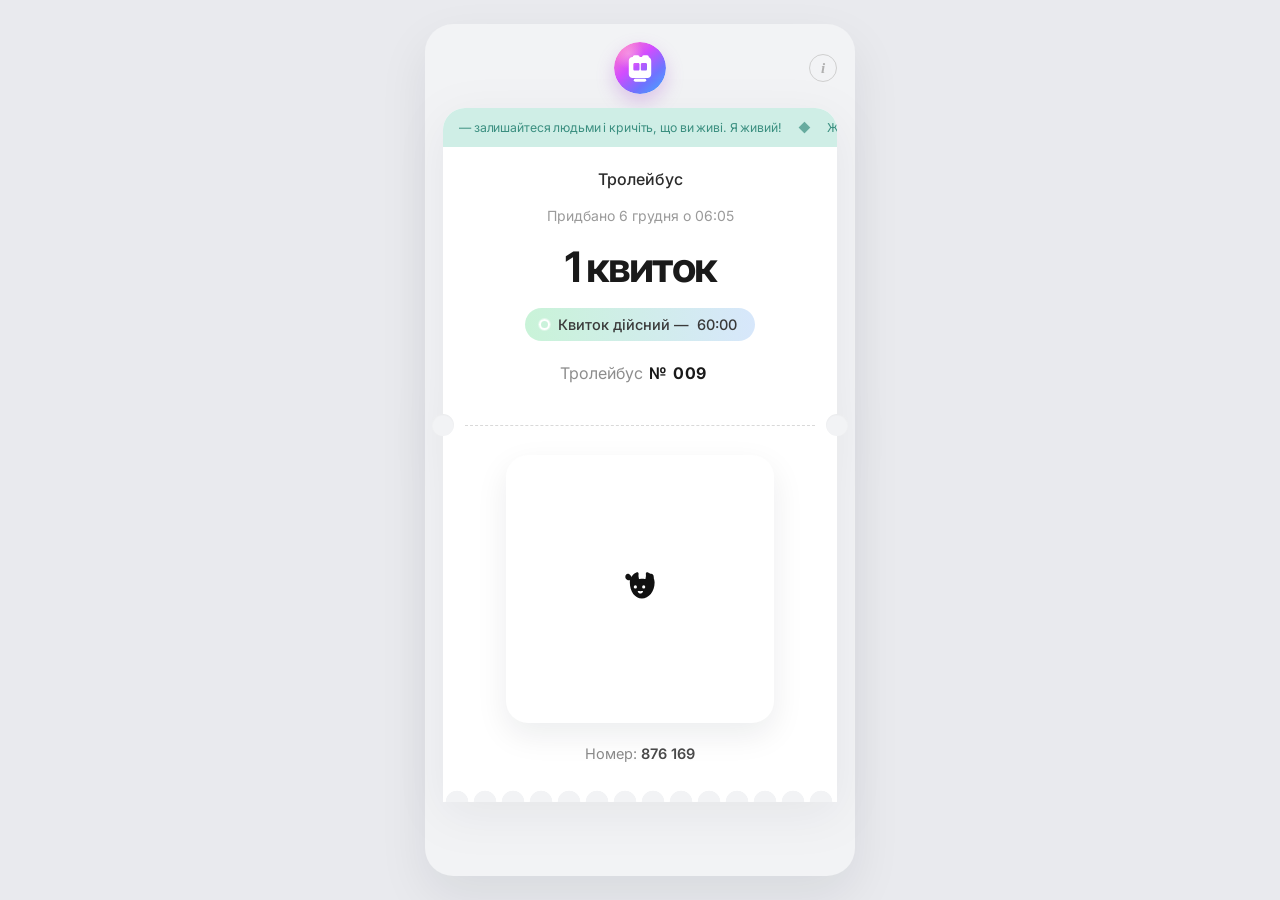
==== index.html @ 9222057c "Add crisp canvas QR codes and a Monobank-style ticket details screen. Co-authored-by: Cursor <cursor" ====
<!DOCTYPE html>
<html lang="uk">
<head>
  <meta charset="UTF-8">
  <meta name="viewport" content="width=device-width, initial-scale=1, viewport-fit=cover">
  <meta name="theme-color" content="#f2f3f5">
  <title>Тролейбус · квиток</title>
  <link rel="preconnect" href="https://fonts.googleapis.com">
  <link rel="preconnect" href="https://fonts.gstatic.com" crossorigin>
  <link href="https://fonts.googleapis.com/css2?family=Inter:wght@400;500;600;700&display=swap" rel="stylesheet">
  <link rel="stylesheet" href="css/style.css">
</head>
<body data-kind="trolleybus">
  <main class="app">
    <div id="ticket-view">
      <header class="topbar">
        <div class="logo" aria-hidden="true">
          <img src="assets/logo.svg" alt="">
        </div>
        <button class="info-btn" id="info-btn" aria-label="Інформація">i</button>
      </header>

      <article class="ticket">
        <div class="ticket-top">
          <div class="quote">
            <p class="quote-track" id="quote"></p>
          </div>
          <div class="ticket-body">
            <p class="transport" id="transport">Тролейбус</p>
            <p class="purchased" id="purchased"></p>
            <h1 class="amount" id="amount">1 квиток</h1>
            <div class="status" id="status">
              <span class="status-dot"></span>
              <span id="status-text">Квиток дійсний — </span>
              <span id="timer">60:00</span>
            </div>
            <p class="vehicle">
              <span id="transport-label">Тролейбус</span>
              <strong>№</strong>
              <input class="vehicle-input" id="vehicle-input" inputmode="numeric" maxlength="4" aria-label="Номер тролейбуса" value="009">
            </p>
          </div>
        </div>

        <div class="perforation" aria-hidden="true">
          <span class="dash"></span>
        </div>

        <div class="ticket-bottom">
          <button type="button" class="qr-wrap" id="qr-open" aria-label="Відкрити деталі квитка">
            <canvas class="qr" id="qr" width="640" height="640"></canvas>
            <span class="qr-mark" aria-hidden="true">
              <img src="assets/qr-cat.svg" alt="">
            </span>
          </button>
          <p class="number" id="number">Номер: <strong>244 197</strong></p>
        </div>
        <div class="scallop" aria-hidden="true"></div>
      </article>
    </div>

    <section class="details" id="details" hidden>
      <div class="details-top">
        <button type="button" class="details-back" id="details-back" aria-label="Назад">
          <svg viewBox="0 0 24 24" fill="none" aria-hidden="true">
            <path d="M15 5.5 8.5 12 15 18.5" stroke="currentColor" stroke-width="2.2" stroke-linecap="round" stroke-linejoin="round"/>
          </svg>
        </button>
        <h1 class="details-title">Деталі квитка</h1>
      </div>

      <div class="details-card">
        <div class="details-carrier">
          <div>
            <p class="details-label">Ваш перевізник</p>
            <p class="details-value">КП «ВІННИЦЬКА ТРАНСПОРТНА КОМПАНІЯ»</p>
          </div>
          <div class="details-qr-badge" aria-hidden="true">
            <canvas id="details-qr" width="160" height="160"></canvas>
          </div>
        </div>

        <div class="details-row">
          <div class="details-field">
            <p class="details-label">Квиток</p>
            <p class="details-value">Повний</p>
          </div>
          <div class="details-field is-end">
            <p class="details-label">Вартість</p>
            <p class="details-value">25 грн</p>
          </div>
        </div>

        <div class="details-row is-stack">
          <div class="details-field">
            <p class="details-label">Код ЄДРПОУ</p>
            <p class="details-value">03327925</p>
          </div>
          <div class="details-field">
            <p class="details-label">Основний контакт</p>
            <p class="details-value">+380674350525</p>
          </div>
          <div class="details-field">
            <p class="details-label">Адреса</p>
            <p class="details-value is-muted">&nbsp;</p>
          </div>
        </div>

        <div class="details-block">
          <div class="details-field">
            <p class="details-label">Страховик</p>
            <p class="details-value">ПАТ «УСК «Княжа Вієнна Іншуранс Груп», вул. Глибочицька 44, м. Київ, 04050, Україна (головний офіс) 0800 50 14 86</p>
          </div>
          <div class="details-field">
            <p class="details-label">Номер договору</p>
            <p class="details-value">Договір страхування від 12.05.2025 #1749-23/61. Розмір страхової суми 500 000,00.</p>
          </div>
        </div>
      </div>

      <footer class="details-footer">
        <p class="details-brand">monobank <span>| Universal Bank</span></p>
        <span class="details-sep" aria-hidden="true"></span>
        <p class="details-legal">АТ «УНІВЕРСАЛ БАНК» Ліцензія НБУ №92 від 20.01.1994, у держреєстрі банків №226</p>
      </footer>
    </section>
  </main>

  <div class="overlay" id="overlay">
    <div class="sheet">
      <h2>Електронний квиток</h2>
      <p>Квиток дійсний 60 хвилин з моменту покупки. Номер транспорту можна змінити прямо на квитку або тут.</p>
      <div class="sheet-fields">
        <label>
          Номер тролейбуса
          <input id="trolley-number" inputmode="numeric" maxlength="4" autocomplete="off">
        </label>
        <label>
          Номер трамвая
          <input id="tram-number" inputmode="numeric" maxlength="4" autocomplete="off">
        </label>
        <label>
          Номер автобуса
          <input id="bus-number" inputmode="numeric" maxlength="4" autocomplete="off">
        </label>
      </div>
      <div class="sheet-actions">
        <div class="sheet-links" id="other-tickets"></div>
        <button type="button" class="sheet-link" id="open-details">Деталі квитка</button>
        <button id="close-info" type="button">Зберегти</button>
      </div>
    </div>
  </div>

  <script src="js/qrcode.min.js"></script>
  <script src="js/qr-render.js"></script>
  <script src="js/app.js"></script>
</body>
</html>
---- css/style.css ----
:root {
  --bg: #f2f3f5;
  --card: #ffffff;
  --ink: #1a1a1a;
  --muted: #9a9a9a;
  --quote-bg: #cfeee6;
  --quote-text: #3b8f80;
  --dash: #e6e6e6;
  --shadow: 0 10px 30px rgba(17, 24, 39, 0.06);
  --radius: 22px;
}

* {
  box-sizing: border-box;
  margin: 0;
  padding: 0;
}

html,
body {
  min-height: 100%;
}

body {
  font-family: Inter, -apple-system, BlinkMacSystemFont, "Segoe UI", sans-serif;
  background: var(--bg);
  color: var(--ink);
  -webkit-font-smoothing: antialiased;
}

.app {
  width: min(430px, 100%);
  min-height: 100svh;
  margin: 0 auto;
  padding: 18px 18px 36px;
}

.topbar {
  display: grid;
  grid-template-columns: 1fr auto 1fr;
  align-items: center;
  margin-bottom: 14px;
}

.logo {
  grid-column: 2;
  width: 52px;
  height: 52px;
  border-radius: 50%;
  overflow: hidden;
  box-shadow: 0 8px 18px rgba(168, 80, 210, 0.28);
}

.logo img,
.logo svg {
  width: 100%;
  height: 100%;
  display: block;
}

.info-btn {
  justify-self: end;
  width: 28px;
  height: 28px;
  border: 1.5px solid #cfcfcf;
  border-radius: 50%;
  background: transparent;
  color: #b0b0b0;
  font: 700 15px/1 Georgia, "Times New Roman", serif;
  font-style: italic;
  cursor: pointer;
  appearance: none;
}

.ticket {
  position: relative;
  filter: drop-shadow(0 12px 24px rgba(15, 23, 42, 0.06));
}

.ticket-top,
.ticket-bottom {
  background: var(--card);
}

.ticket-top {
  border-radius: var(--radius) var(--radius) 0 0;
  overflow: hidden;
  padding-bottom: 28px;
}

.quote {
  background: var(--quote-bg);
  color: var(--quote-text);
  font-size: 12.25px;
  line-height: 1.4;
  letter-spacing: -0.01em;
  padding: 11px 0;
  overflow: hidden;
  white-space: nowrap;
}

.quote-track {
  display: inline-flex;
  align-items: center;
  gap: 16px;
  padding-left: 16px;
  animation: quote-scroll 22s linear infinite;
}

.quote-sep {
  opacity: 0.7;
}

@keyframes quote-scroll {
  from { transform: translateX(0); }
  to { transform: translateX(-50%); }
}

.ticket-body {
  padding: 22px 16px 0;
  text-align: center;
}

.transport {
  font-size: 16px;
  font-weight: 500;
  color: #2b2b2b;
}

.purchased {
  margin-top: 18px;
  color: var(--muted);
  font-size: 14px;
}

.amount {
  margin-top: 22px;
  font-size: 42px;
  font-weight: 700;
  letter-spacing: -0.04em;
  line-height: 1;
}

.status {
  display: inline-flex;
  align-items: center;
  gap: 8px;
  margin-top: 20px;
  padding: 8px 18px 8px 14px;
  border-radius: 999px;
  background: linear-gradient(90deg, #c9f3d8 0%, #d7e7fb 100%);
  color: #3a3a3a;
  font-size: 14.5px;
  font-weight: 500;
}

.status.is-expired {
  background: linear-gradient(90deg, #fde9c4 0%, #f8d4e4 100%);
  color: #5a5a5a;
}

.status.is-expired .status-dot,
.status.is-expired #timer {
  display: none;
}

body.is-expired .qr-wrap {
  opacity: 0.32;
  filter: grayscale(1);
}

body.is-details {
  background: #000;
}

body.is-details .app {
  background: #000;
  padding-bottom: 24px;
}

.status-dot {
  width: 11px;
  height: 11px;
  border: 2px solid #fff;
  border-radius: 50%;
  box-shadow: 0 0 0 1px rgba(255, 255, 255, 0.4);
}

.vehicle {
  margin-top: 22px;
  color: #8d8d8d;
  font-size: 16px;
  display: flex;
  align-items: baseline;
  justify-content: center;
  gap: 6px;
}

.vehicle strong {
  color: var(--ink);
  font-weight: 700;
  letter-spacing: 0.01em;
}

.vehicle-input {
  width: 4.2ch;
  border: 0;
  padding: 0;
  background: transparent;
  color: var(--ink);
  font: inherit;
  font-weight: 700;
  letter-spacing: 0.01em;
  outline: none;
  border-radius: 6px;
}

.vehicle-input:focus {
  background: #f4f4f4;
}

.perforation {
  position: relative;
  height: 28px;
  background: var(--card);
}

.perforation::before,
.perforation::after {
  content: "";
  position: absolute;
  top: 50%;
  width: 22px;
  height: 22px;
  border-radius: 50%;
  background: var(--bg);
  transform: translateY(-50%);
  box-shadow: inset 0 1px 2px rgba(0, 0, 0, 0.04);
}

.perforation::before {
  left: -11px;
}

.perforation::after {
  right: -11px;
}

.dash {
  position: absolute;
  left: 22px;
  right: 22px;
  top: 50%;
  border-top: 1.5px dashed #d9d9d9;
}

.ticket-bottom {
  padding: 8px 22px 6px;
  text-align: center;
}

.qr-wrap {
  position: relative;
  width: min(268px, 72vw);
  margin: 8px auto 0;
  padding: 10px;
  border: 0;
  border-radius: 22px;
  background: #fff;
  box-shadow: 0 12px 32px rgba(17, 24, 39, 0.08);
  cursor: pointer;
  appearance: none;
  -webkit-tap-highlight-color: transparent;
}

.qr-wrap:focus-visible {
  outline: 2px solid #c44dff;
  outline-offset: 3px;
}

.qr {
  width: 100%;
  aspect-ratio: 1;
  display: block;
  image-rendering: pixelated;
  image-rendering: crisp-edges;
}

.qr-mark {
  position: absolute;
  inset: 50% auto auto 50%;
  width: 22%;
  height: 22%;
  transform: translate(-50%, -50%);
  border-radius: 50%;
  background: #fff;
  display: grid;
  place-items: center;
  pointer-events: none;
  box-shadow: 0 0 0 6px #fff;
}

.qr-mark img {
  width: 78%;
  height: 78%;
  display: block;
}

.number {
  margin: 22px 0 18px;
  color: #8b8b8b;
  font-size: 14.5px;
}

.number strong {
  color: #4a4a4a;
  font-weight: 600;
}

.scallop {
  height: 16px;
  background:
    radial-gradient(circle at 14px 16px, var(--bg) 11px, transparent 11.6px);
  background-size: 28px 16px;
  background-repeat: repeat-x;
  background-color: var(--card);
}

.overlay {
  position: fixed;
  inset: 0;
  background: rgba(20, 20, 20, 0.28);
  display: none;
  align-items: flex-end;
  justify-content: center;
  padding: 18px;
  z-index: 10;
}

.overlay.is-open {
  display: flex;
}

.sheet {
  width: min(430px, 100%);
  background: #fff;
  border-radius: 20px;
  padding: 22px 20px 18px;
  box-shadow: var(--shadow);
}

.sheet h2 {
  font-size: 18px;
  margin-bottom: 8px;
}

.sheet p {
  color: #666;
  font-size: 14px;
  line-height: 1.5;
}

.sheet-fields {
  display: grid;
  gap: 12px;
  margin-top: 16px;
}

.sheet-fields label {
  display: grid;
  gap: 6px;
  color: #666;
  font-size: 13px;
}

.sheet-fields input {
  height: 44px;
  border: 1px solid #e6e6e6;
  border-radius: 12px;
  padding: 0 12px;
  font: 600 16px Inter, sans-serif;
  color: var(--ink);
  outline: none;
}

.sheet-fields input:focus {
  border-color: #c44dff;
}

.sheet-actions {
  display: grid;
  gap: 8px;
  margin-top: 16px;
}

.sheet-links {
  display: grid;
  gap: 8px;
}

.sheet button,
.sheet-link {
  width: 100%;
  height: 44px;
  border: 0;
  border-radius: 12px;
  font: 600 15px Inter, sans-serif;
  cursor: pointer;
  display: grid;
  place-items: center;
  text-decoration: none;
}

.sheet button {
  background: #111;
  color: #fff;
}

.sheet-link {
  background: #f3f3f5;
  color: #222;
}

.details {
  color: #fff;
  min-height: calc(100svh - 54px);
  display: flex;
  flex-direction: column;
  gap: 18px;
  padding-top: 4px;
}

.details[hidden] {
  display: none !important;
}

.details-top {
  display: flex;
  align-items: center;
  gap: 8px;
  min-height: 44px;
}

.details-back {
  width: 36px;
  height: 36px;
  margin-left: -8px;
  border: 0;
  border-radius: 50%;
  background: transparent;
  color: #fff;
  cursor: pointer;
  display: grid;
  place-items: center;
  appearance: none;
}

.details-back svg {
  width: 22px;
  height: 22px;
  display: block;
}

.details-title {
  font-size: 28px;
  font-weight: 700;
  letter-spacing: -0.03em;
  line-height: 1.15;
}

.details-card {
  background: #1c1c1e;
  border-radius: 18px;
  padding: 18px 16px 16px;
}

.details-carrier {
  display: grid;
  grid-template-columns: 1fr auto;
  gap: 14px;
  align-items: start;
  padding-bottom: 16px;
  border-bottom: 1px solid rgba(255, 255, 255, 0.08);
}

.details-label {
  color: #8e8e93;
  font-size: 13px;
  line-height: 1.3;
  margin-bottom: 6px;
}

.details-value {
  color: #fff;
  font-size: 16px;
  font-weight: 600;
  line-height: 1.35;
  letter-spacing: -0.01em;
}

.details-value.is-muted {
  color: #8e8e93;
  font-weight: 500;
  min-height: 1.2em;
}

.details-qr-badge {
  width: 54px;
  height: 54px;
  border-radius: 50%;
  padding: 7px;
  background: linear-gradient(160deg, #b24bff 0%, #ff4fa3 55%, #ff6b7a 100%);
  box-shadow: 0 8px 18px rgba(178, 75, 255, 0.28);
  flex-shrink: 0;
}

.details-qr-badge canvas {
  width: 100%;
  height: 100%;
  display: block;
  border-radius: 10px;
  background: #fff;
  image-rendering: pixelated;
  image-rendering: crisp-edges;
}

.details-row {
  display: grid;
  grid-template-columns: 1fr 1fr;
  gap: 16px;
  padding: 16px 0;
  border-bottom: 1px solid rgba(255, 255, 255, 0.08);
}

.details-row.is-stack {
  grid-template-columns: 1fr;
  gap: 14px;
}

.details-field.is-end {
  text-align: right;
}

.details-block {
  padding-top: 16px;
  display: grid;
  gap: 14px;
}

.details-block .details-value {
  font-size: 14.5px;
  font-weight: 500;
  color: #f2f2f7;
}

.details-footer {
  margin-top: auto;
  padding-top: 8px;
  display: grid;
  grid-template-columns: auto 1px 1fr;
  gap: 12px;
  align-items: center;
}

.details-brand {
  color: #8e8e93;
  font-size: 15px;
  font-weight: 600;
  letter-spacing: -0.02em;
  white-space: nowrap;
}

.details-brand span {
  font-weight: 500;
  opacity: 0.85;
}

.details-sep {
  width: 1px;
  height: 28px;
  background: rgba(255, 255, 255, 0.18);
}

.details-legal {
  color: #8e8e93;
  font-size: 10px;
  line-height: 1.35;
}

@media (min-width: 760px) {
  body {
    background: #e9eaee;
  }

  body.is-details {
    background: #0a0a0a;
  }

  .app {
    min-height: calc(100svh - 48px);
    margin-top: 24px;
    background: var(--bg);
    border-radius: 28px;
    box-shadow: 0 20px 50px rgba(15, 23, 42, 0.08);
  }

  body.is-details .app {
    background: #000;
    box-shadow: 0 20px 50px rgba(0, 0, 0, 0.45);
  }
}
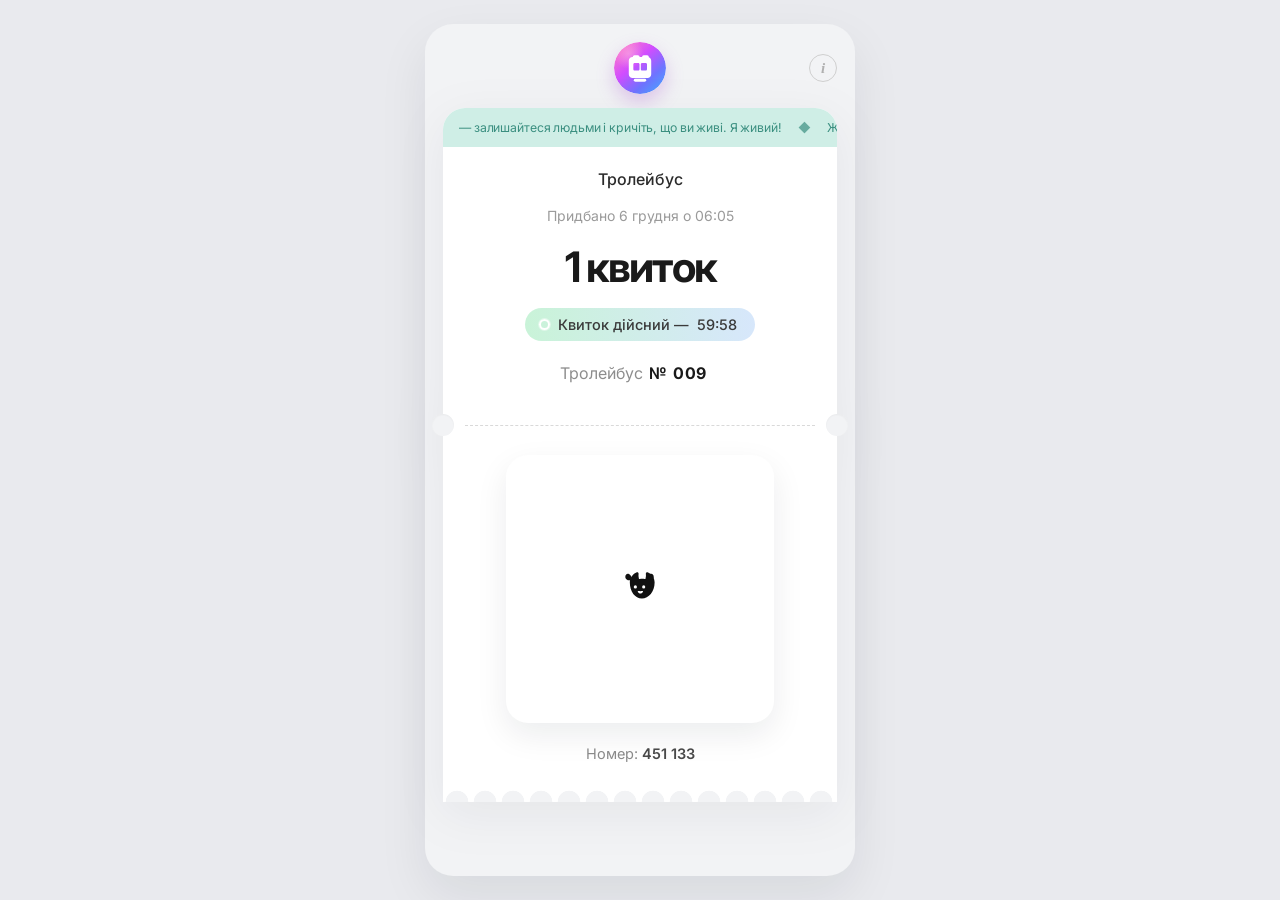
==== commit 5495206c: "Add dark fullscreen QR scan view matching the controller screen. Co-authored-by: Cursor <cursoragent" ====
--- a/index.html
+++ b/index.html
@@ -47,7 +47,7 @@
         </div>
 
         <div class="ticket-bottom">
-          <button type="button" class="qr-wrap" id="qr-open" aria-label="Відкрити деталі квитка">
+          <button type="button" class="qr-wrap" id="qr-open" aria-label="Показати QR-код">
             <canvas class="qr" id="qr" width="640" height="640"></canvas>
             <span class="qr-mark" aria-hidden="true">
               <img src="assets/qr-cat.svg" alt="">
@@ -58,6 +58,23 @@
         <div class="scallop" aria-hidden="true"></div>
       </article>
     </div>
+
+    <section class="scan" id="scan" hidden>
+      <button type="button" class="scan-close" id="scan-back" aria-label="Назад">
+        <svg viewBox="0 0 24 24" fill="none" aria-hidden="true">
+          <path d="M15 5.5 8.5 12 15 18.5" stroke="currentColor" stroke-width="2.2" stroke-linecap="round" stroke-linejoin="round"/>
+        </svg>
+      </button>
+      <p class="scan-title" id="scan-title">Тролейбус № 009</p>
+      <hr class="scan-rule" aria-hidden="true">
+      <div class="scan-frame">
+        <canvas id="scan-qr" width="720" height="720"></canvas>
+        <span class="scan-mark" aria-hidden="true">
+          <img src="assets/qr-cat.svg" alt="">
+        </span>
+      </div>
+      <p class="scan-number" id="scan-number">Номер: <strong>244 197</strong></p>
+    </section>
 
     <section class="details" id="details" hidden>
       <div class="details-top">
--- a/css/style.css
+++ b/css/style.css
@@ -421,6 +421,125 @@
   color: #222;
 }
 
+.scan {
+  color: #cfcfcf;
+  min-height: calc(100svh - 36px);
+  display: flex;
+  flex-direction: column;
+  align-items: center;
+  justify-content: center;
+  gap: 22px;
+  text-align: center;
+  padding: 12px 8px 24px;
+}
+
+.scan[hidden] {
+  display: none !important;
+}
+
+.scan-title {
+  font-size: 18px;
+  font-weight: 500;
+  letter-spacing: -0.01em;
+  color: #c8c8c8;
+}
+
+.scan-rule {
+  width: min(320px, 86vw);
+  border: 0;
+  border-top: 1.5px dotted rgba(255, 255, 255, 0.28);
+  margin: -8px 0 0;
+}
+
+.scan-frame {
+  position: relative;
+  width: min(320px, 86vw);
+  aspect-ratio: 3 / 4.15;
+  border: 1.5px solid rgba(255, 255, 255, 0.38);
+  border-radius: 28px;
+  background: #1c1c1e;
+  overflow: hidden;
+  display: grid;
+  place-items: center;
+  padding: 18px;
+}
+
+.scan-frame canvas {
+  width: 100%;
+  height: auto;
+  aspect-ratio: 1;
+  display: block;
+  border-radius: 8px;
+  image-rendering: pixelated;
+  image-rendering: crisp-edges;
+}
+
+.scan-mark {
+  position: absolute;
+  left: 50%;
+  top: 50%;
+  width: 22%;
+  height: auto;
+  aspect-ratio: 1;
+  transform: translate(-50%, -50%);
+  border-radius: 50%;
+  background: #1c1c1e;
+  display: grid;
+  place-items: center;
+  pointer-events: none;
+  box-shadow: 0 0 0 10px #1c1c1e;
+}
+
+.scan-mark img {
+  width: 78%;
+  height: 78%;
+  display: block;
+}
+
+.scan-number {
+  font-size: 16px;
+  font-weight: 500;
+  color: #bdbdbd;
+  letter-spacing: -0.01em;
+}
+
+.scan-number strong {
+  font-weight: 600;
+  color: #d8d8d8;
+}
+
+.scan-close {
+  position: absolute;
+  top: 10px;
+  left: 10px;
+  width: 36px;
+  height: 36px;
+  border: 0;
+  border-radius: 50%;
+  background: transparent;
+  color: #cfcfcf;
+  cursor: pointer;
+  display: grid;
+  place-items: center;
+  appearance: none;
+}
+
+.scan-close svg {
+  width: 22px;
+  height: 22px;
+  display: block;
+}
+
+body.is-scan {
+  background: #121212;
+}
+
+body.is-scan .app {
+  position: relative;
+  background: #121212;
+  padding-top: 8px;
+}
+
 .details {
   color: #fff;
   min-height: calc(100svh - 54px);
@@ -596,6 +715,10 @@
     background: #0a0a0a;
   }
 
+  body.is-scan {
+    background: #0a0a0a;
+  }
+
   .app {
     min-height: calc(100svh - 48px);
     margin-top: 24px;
@@ -608,4 +731,9 @@
     background: #000;
     box-shadow: 0 20px 50px rgba(0, 0, 0, 0.45);
   }
-}
+
+  body.is-scan .app {
+    background: #121212;
+    box-shadow: 0 20px 50px rgba(0, 0, 0, 0.45);
+  }
+}
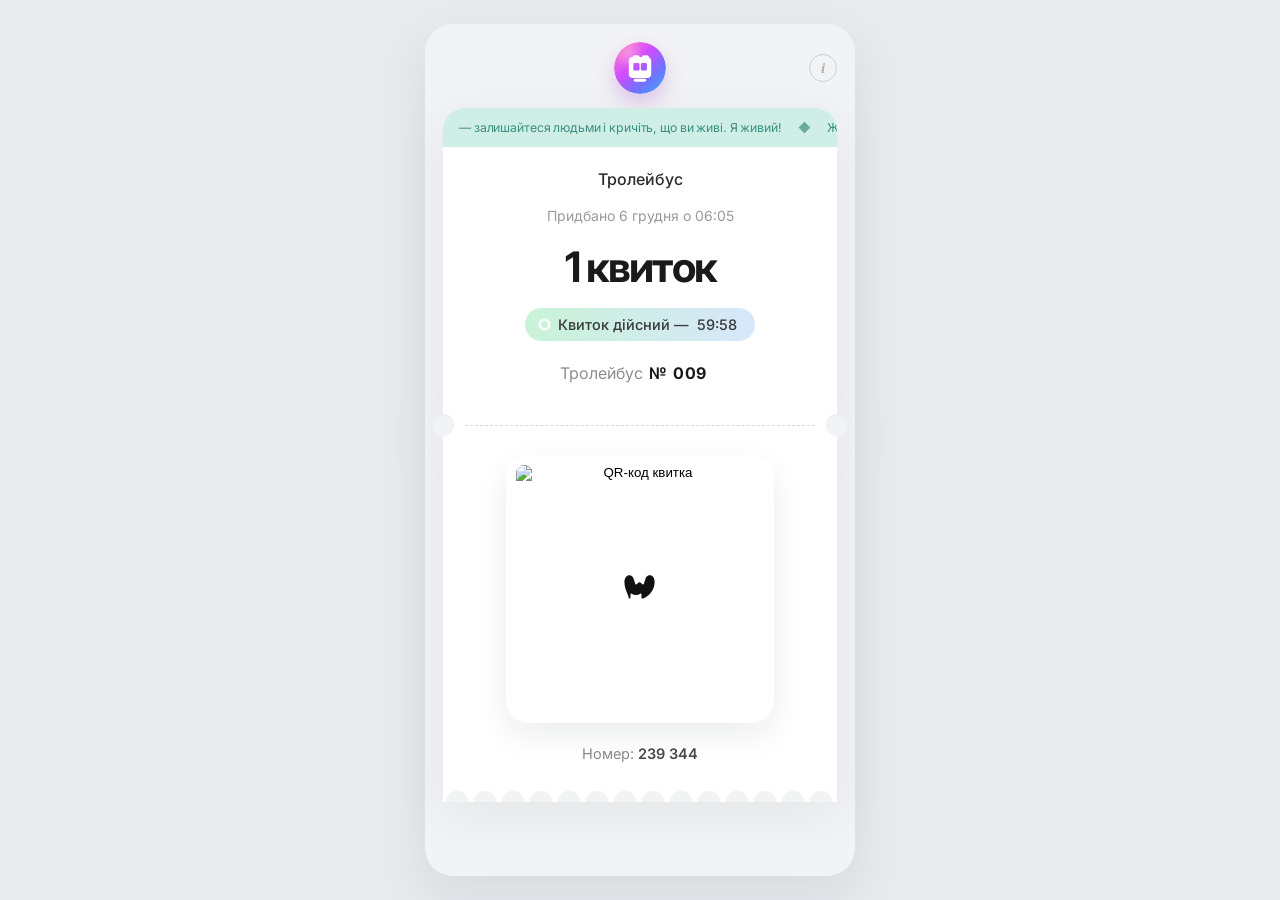
==== commit 4429d5c7: "Render a crisp black-and-white monobank-style QR with a solid cat mark. Co-authored-by: Cursor <curs" ====
--- a/index.html
+++ b/index.html
@@ -48,7 +48,7 @@
 
         <div class="ticket-bottom">
           <button type="button" class="qr-wrap" id="qr-open" aria-label="Показати QR-код">
-            <canvas class="qr" id="qr" width="640" height="640"></canvas>
+            <img class="qr" id="qr" alt="QR-код квитка" decoding="async">
             <span class="qr-mark" aria-hidden="true">
               <img src="assets/qr-cat.svg" alt="">
             </span>
@@ -68,7 +68,7 @@
       <p class="scan-title" id="scan-title">Тролейбус № 009</p>
       <hr class="scan-rule" aria-hidden="true">
       <div class="scan-frame">
-        <canvas id="scan-qr" width="720" height="720"></canvas>
+        <img id="scan-qr" alt="QR-код квитка" decoding="async">
         <span class="scan-mark" aria-hidden="true">
           <img src="assets/qr-cat.svg" alt="">
         </span>
@@ -93,7 +93,7 @@
             <p class="details-value">КП «ВІННИЦЬКА ТРАНСПОРТНА КОМПАНІЯ»</p>
           </div>
           <div class="details-qr-badge" aria-hidden="true">
-            <canvas id="details-qr" width="160" height="160"></canvas>
+            <img id="details-qr" alt="">
           </div>
         </div>
 
--- a/css/style.css
+++ b/css/style.css
@@ -282,6 +282,8 @@
   width: 100%;
   aspect-ratio: 1;
   display: block;
+  background: #fff;
+  border-radius: 8px;
   image-rendering: pixelated;
   image-rendering: crisp-edges;
 }
@@ -454,22 +456,23 @@
 .scan-frame {
   position: relative;
   width: min(320px, 86vw);
-  aspect-ratio: 3 / 4.15;
-  border: 1.5px solid rgba(255, 255, 255, 0.38);
-  border-radius: 28px;
-  background: #1c1c1e;
+  aspect-ratio: 1;
+  border: 0;
+  border-radius: 22px;
+  background: #fff;
   overflow: hidden;
   display: grid;
   place-items: center;
-  padding: 18px;
-}
-
-.scan-frame canvas {
+  padding: 12px;
+  box-shadow: 0 12px 32px rgba(17, 24, 39, 0.18);
+}
+
+.scan-frame img#scan-qr {
   width: 100%;
   height: auto;
   aspect-ratio: 1;
   display: block;
-  border-radius: 8px;
+  background: #fff;
   image-rendering: pixelated;
   image-rendering: crisp-edges;
 }
@@ -483,11 +486,11 @@
   aspect-ratio: 1;
   transform: translate(-50%, -50%);
   border-radius: 50%;
-  background: #1c1c1e;
+  background: #fff;
   display: grid;
   place-items: center;
   pointer-events: none;
-  box-shadow: 0 0 0 10px #1c1c1e;
+  box-shadow: 0 0 0 8px #fff;
 }
 
 .scan-mark img {
@@ -631,14 +634,16 @@
   background: linear-gradient(160deg, #b24bff 0%, #ff4fa3 55%, #ff6b7a 100%);
   box-shadow: 0 8px 18px rgba(178, 75, 255, 0.28);
   flex-shrink: 0;
-}
-
-.details-qr-badge canvas {
+  overflow: hidden;
+}
+
+.details-qr-badge img {
   width: 100%;
   height: 100%;
   display: block;
   border-radius: 10px;
   background: #fff;
+  object-fit: cover;
   image-rendering: pixelated;
   image-rendering: crisp-edges;
 }
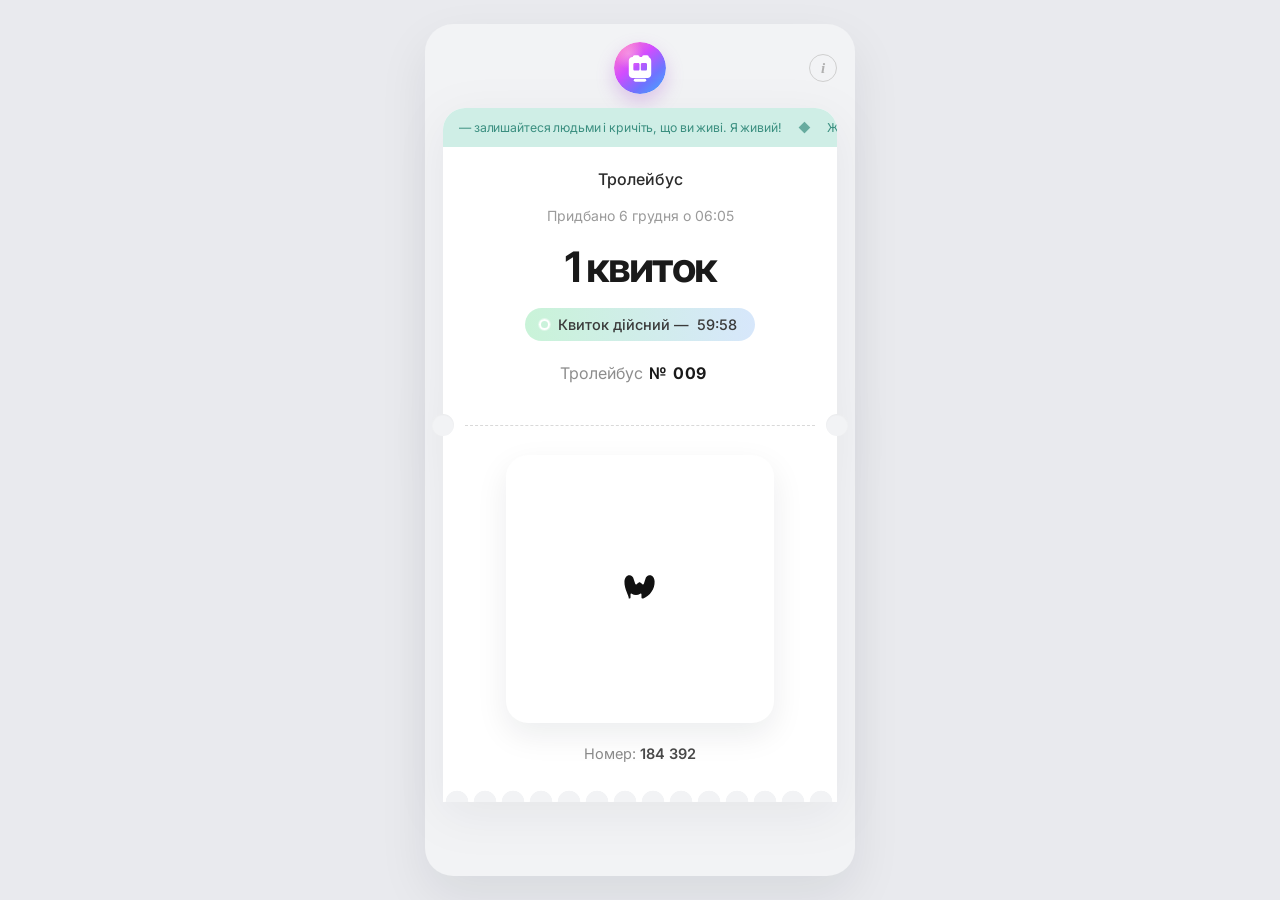
==== commit 9f40dae3: "Fix monobank-style black-and-white QR rendering with cache-busted assets. Co-authored-by: Cursor <cu" ====
--- a/index.html
+++ b/index.html
@@ -8,7 +8,7 @@
   <link rel="preconnect" href="https://fonts.googleapis.com">
   <link rel="preconnect" href="https://fonts.gstatic.com" crossorigin>
   <link href="https://fonts.googleapis.com/css2?family=Inter:wght@400;500;600;700&display=swap" rel="stylesheet">
-  <link rel="stylesheet" href="css/style.css">
+  <link rel="stylesheet" href="css/style.css?v=4">
 </head>
 <body data-kind="trolleybus">
   <main class="app">
@@ -48,7 +48,7 @@
 
         <div class="ticket-bottom">
           <button type="button" class="qr-wrap" id="qr-open" aria-label="Показати QR-код">
-            <img class="qr" id="qr" alt="QR-код квитка" decoding="async">
+            <canvas class="qr" id="qr" width="640" height="640"></canvas>
             <span class="qr-mark" aria-hidden="true">
               <img src="assets/qr-cat.svg" alt="">
             </span>
@@ -68,7 +68,7 @@
       <p class="scan-title" id="scan-title">Тролейбус № 009</p>
       <hr class="scan-rule" aria-hidden="true">
       <div class="scan-frame">
-        <img id="scan-qr" alt="QR-код квитка" decoding="async">
+        <canvas id="scan-qr" width="720" height="720"></canvas>
         <span class="scan-mark" aria-hidden="true">
           <img src="assets/qr-cat.svg" alt="">
         </span>
@@ -93,7 +93,7 @@
             <p class="details-value">КП «ВІННИЦЬКА ТРАНСПОРТНА КОМПАНІЯ»</p>
           </div>
           <div class="details-qr-badge" aria-hidden="true">
-            <img id="details-qr" alt="">
+            <canvas id="details-qr" width="160" height="160"></canvas>
           </div>
         </div>
 
@@ -169,8 +169,8 @@
     </div>
   </div>
 
-  <script src="js/qrcode.min.js"></script>
-  <script src="js/qr-render.js"></script>
-  <script src="js/app.js"></script>
+  <script src="js/qrcode.min.js?v=4"></script>
+  <script src="js/qr-render.js?v=4"></script>
+  <script src="js/app.js?v=4"></script>
 </body>
 </html>
--- a/css/style.css
+++ b/css/style.css
@@ -455,7 +455,7 @@
 
 .scan-frame {
   position: relative;
-  width: min(320px, 86vw);
+  width: min(300px, 82vw);
   aspect-ratio: 1;
   border: 0;
   border-radius: 22px;
@@ -467,7 +467,7 @@
   box-shadow: 0 12px 32px rgba(17, 24, 39, 0.18);
 }
 
-.scan-frame img#scan-qr {
+.scan-frame canvas {
   width: 100%;
   height: auto;
   aspect-ratio: 1;
@@ -637,13 +637,12 @@
   overflow: hidden;
 }
 
-.details-qr-badge img {
+.details-qr-badge canvas {
   width: 100%;
   height: 100%;
   display: block;
   border-radius: 10px;
   background: #fff;
-  object-fit: cover;
   image-rendering: pixelated;
   image-rendering: crisp-edges;
 }
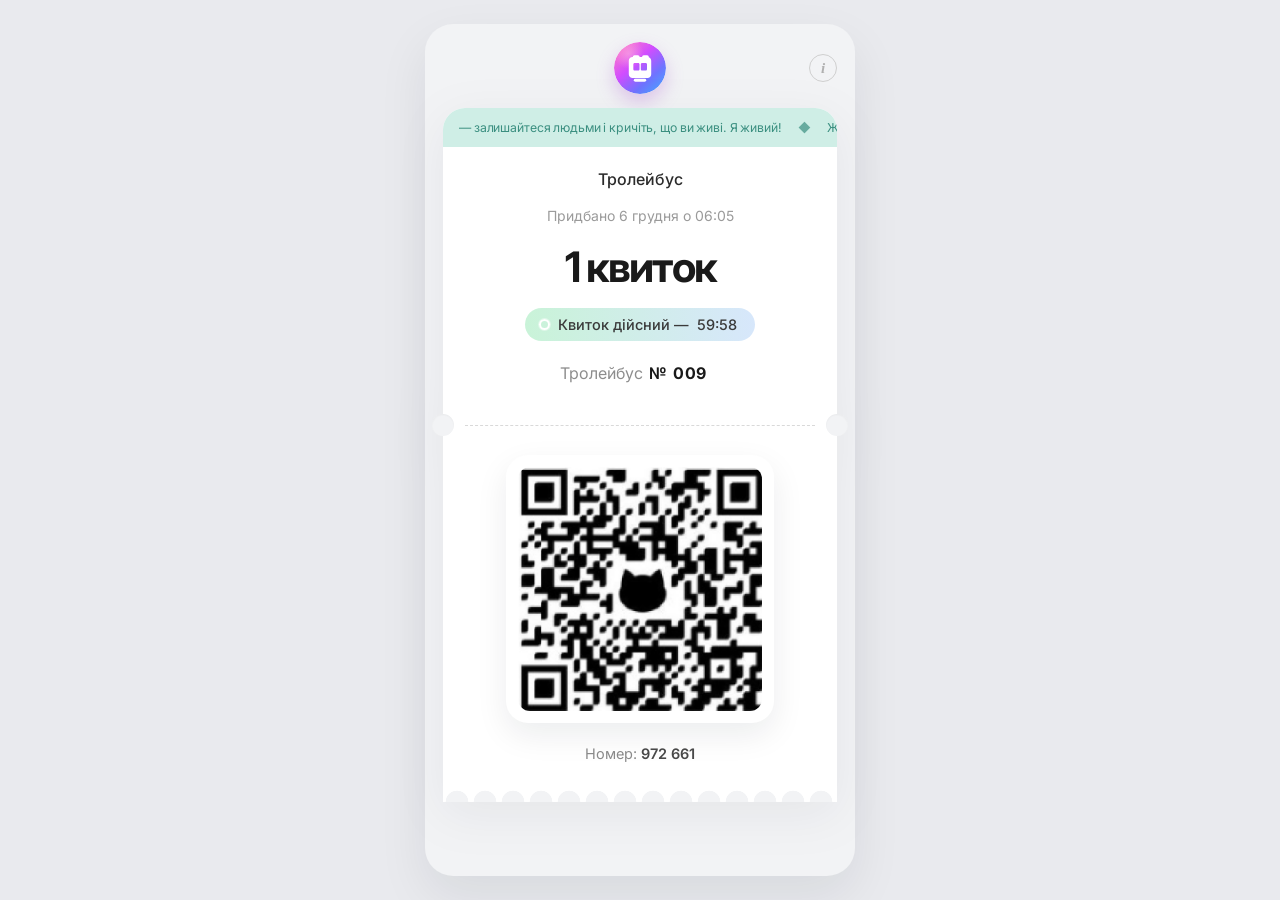
==== commit 910bb434: "Use the exact monobank QR screenshot asset instead of a generated code. Co-authored-by: Cursor <curs" ====
--- a/index.html
+++ b/index.html
@@ -8,7 +8,7 @@
   <link rel="preconnect" href="https://fonts.googleapis.com">
   <link rel="preconnect" href="https://fonts.gstatic.com" crossorigin>
   <link href="https://fonts.googleapis.com/css2?family=Inter:wght@400;500;600;700&display=swap" rel="stylesheet">
-  <link rel="stylesheet" href="css/style.css?v=4">
+  <link rel="stylesheet" href="css/style.css?v=5">
 </head>
 <body data-kind="trolleybus">
   <main class="app">
@@ -48,10 +48,7 @@
 
         <div class="ticket-bottom">
           <button type="button" class="qr-wrap" id="qr-open" aria-label="Показати QR-код">
-            <canvas class="qr" id="qr" width="640" height="640"></canvas>
-            <span class="qr-mark" aria-hidden="true">
-              <img src="assets/qr-cat.svg" alt="">
-            </span>
+            <img class="qr" src="assets/qr.png?v=5" alt="QR-код квитка" draggable="false">
           </button>
           <p class="number" id="number">Номер: <strong>244 197</strong></p>
         </div>
@@ -68,10 +65,7 @@
       <p class="scan-title" id="scan-title">Тролейбус № 009</p>
       <hr class="scan-rule" aria-hidden="true">
       <div class="scan-frame">
-        <canvas id="scan-qr" width="720" height="720"></canvas>
-        <span class="scan-mark" aria-hidden="true">
-          <img src="assets/qr-cat.svg" alt="">
-        </span>
+        <img id="scan-qr" class="scan-qr" src="assets/qr.png?v=5" alt="QR-код квитка" draggable="false">
       </div>
       <p class="scan-number" id="scan-number">Номер: <strong>244 197</strong></p>
     </section>
@@ -93,7 +87,7 @@
             <p class="details-value">КП «ВІННИЦЬКА ТРАНСПОРТНА КОМПАНІЯ»</p>
           </div>
           <div class="details-qr-badge" aria-hidden="true">
-            <canvas id="details-qr" width="160" height="160"></canvas>
+            <img id="details-qr" src="assets/qr.png?v=5" alt="">
           </div>
         </div>
 
@@ -169,8 +163,6 @@
     </div>
   </div>
 
-  <script src="js/qrcode.min.js?v=4"></script>
-  <script src="js/qr-render.js?v=4"></script>
-  <script src="js/app.js?v=4"></script>
+  <script src="js/app.js?v=5"></script>
 </body>
 </html>
--- a/css/style.css
+++ b/css/style.css
@@ -263,7 +263,7 @@
   position: relative;
   width: min(268px, 72vw);
   margin: 8px auto 0;
-  padding: 10px;
+  padding: 12px;
   border: 0;
   border-radius: 22px;
   background: #fff;
@@ -283,29 +283,9 @@
   aspect-ratio: 1;
   display: block;
   background: #fff;
-  border-radius: 8px;
-  image-rendering: pixelated;
-  image-rendering: crisp-edges;
-}
-
-.qr-mark {
-  position: absolute;
-  inset: 50% auto auto 50%;
-  width: 22%;
-  height: 22%;
-  transform: translate(-50%, -50%);
-  border-radius: 50%;
-  background: #fff;
-  display: grid;
-  place-items: center;
-  pointer-events: none;
-  box-shadow: 0 0 0 6px #fff;
-}
-
-.qr-mark img {
-  width: 78%;
-  height: 78%;
-  display: block;
+  border-radius: 12px;
+  object-fit: contain;
+  image-rendering: auto;
 }
 
 .number {
@@ -463,40 +443,18 @@
   overflow: hidden;
   display: grid;
   place-items: center;
-  padding: 12px;
+  padding: 14px;
   box-shadow: 0 12px 32px rgba(17, 24, 39, 0.18);
 }
 
-.scan-frame canvas {
+.scan-qr {
   width: 100%;
   height: auto;
   aspect-ratio: 1;
   display: block;
   background: #fff;
-  image-rendering: pixelated;
-  image-rendering: crisp-edges;
-}
-
-.scan-mark {
-  position: absolute;
-  left: 50%;
-  top: 50%;
-  width: 22%;
-  height: auto;
-  aspect-ratio: 1;
-  transform: translate(-50%, -50%);
-  border-radius: 50%;
-  background: #fff;
-  display: grid;
-  place-items: center;
-  pointer-events: none;
-  box-shadow: 0 0 0 8px #fff;
-}
-
-.scan-mark img {
-  width: 78%;
-  height: 78%;
-  display: block;
+  border-radius: 12px;
+  object-fit: contain;
 }
 
 .scan-number {
@@ -637,14 +595,13 @@
   overflow: hidden;
 }
 
-.details-qr-badge canvas {
+.details-qr-badge img {
   width: 100%;
   height: 100%;
   display: block;
   border-radius: 10px;
   background: #fff;
-  image-rendering: pixelated;
-  image-rendering: crisp-edges;
+  object-fit: cover;
 }
 
 .details-row {
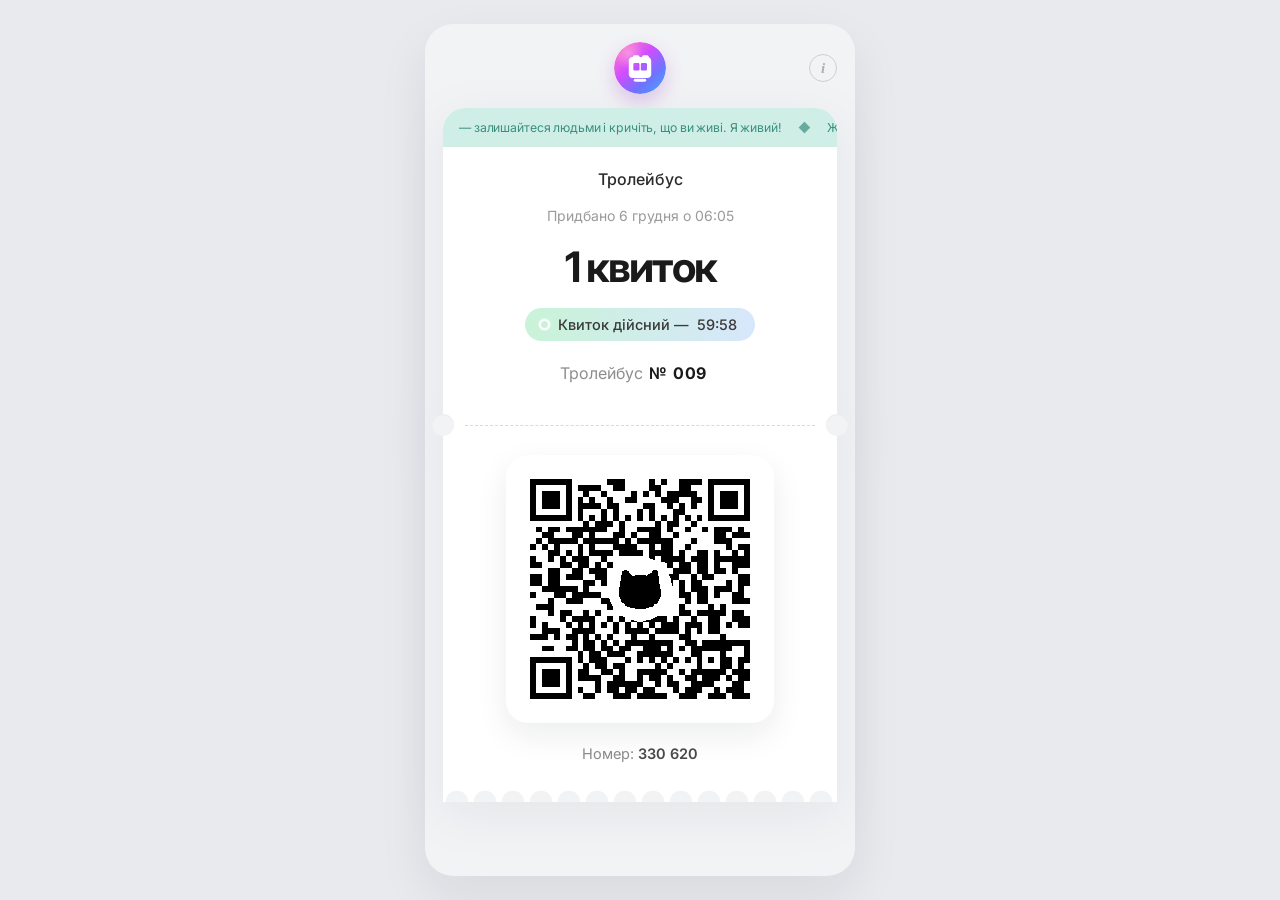
==== commit 38efe61f: "Sharpen the QR into a pure black-and-white pixel grid. Co-authored-by: Cursor <cursoragent@cursor.co" ====
--- a/index.html
+++ b/index.html
@@ -8,7 +8,7 @@
   <link rel="preconnect" href="https://fonts.googleapis.com">
   <link rel="preconnect" href="https://fonts.gstatic.com" crossorigin>
   <link href="https://fonts.googleapis.com/css2?family=Inter:wght@400;500;600;700&display=swap" rel="stylesheet">
-  <link rel="stylesheet" href="css/style.css?v=5">
+  <link rel="stylesheet" href="css/style.css?v=6">
 </head>
 <body data-kind="trolleybus">
   <main class="app">
@@ -48,7 +48,7 @@
 
         <div class="ticket-bottom">
           <button type="button" class="qr-wrap" id="qr-open" aria-label="Показати QR-код">
-            <img class="qr" src="assets/qr.png?v=5" alt="QR-код квитка" draggable="false">
+            <img class="qr" src="assets/qr.png?v=6" alt="QR-код квитка" draggable="false">
           </button>
           <p class="number" id="number">Номер: <strong>244 197</strong></p>
         </div>
@@ -65,7 +65,7 @@
       <p class="scan-title" id="scan-title">Тролейбус № 009</p>
       <hr class="scan-rule" aria-hidden="true">
       <div class="scan-frame">
-        <img id="scan-qr" class="scan-qr" src="assets/qr.png?v=5" alt="QR-код квитка" draggable="false">
+        <img id="scan-qr" class="scan-qr" src="assets/qr.png?v=6" alt="QR-код квитка" draggable="false">
       </div>
       <p class="scan-number" id="scan-number">Номер: <strong>244 197</strong></p>
     </section>
@@ -87,7 +87,7 @@
             <p class="details-value">КП «ВІННИЦЬКА ТРАНСПОРТНА КОМПАНІЯ»</p>
           </div>
           <div class="details-qr-badge" aria-hidden="true">
-            <img id="details-qr" src="assets/qr.png?v=5" alt="">
+            <img id="details-qr" src="assets/qr.png?v=6" alt="">
           </div>
         </div>
 
@@ -163,6 +163,6 @@
     </div>
   </div>
 
-  <script src="js/app.js?v=5"></script>
+  <script src="js/app.js?v=6"></script>
 </body>
 </html>
--- a/css/style.css
+++ b/css/style.css
@@ -271,6 +271,7 @@
   cursor: pointer;
   appearance: none;
   -webkit-tap-highlight-color: transparent;
+  overflow: hidden;
 }
 
 .qr-wrap:focus-visible {
@@ -283,9 +284,11 @@
   aspect-ratio: 1;
   display: block;
   background: #fff;
-  border-radius: 12px;
+  border-radius: 0;
   object-fit: contain;
-  image-rendering: auto;
+  image-rendering: pixelated;
+  image-rendering: crisp-edges;
+  -ms-interpolation-mode: nearest-neighbor;
 }
 
 .number {
@@ -453,8 +456,11 @@
   aspect-ratio: 1;
   display: block;
   background: #fff;
-  border-radius: 12px;
+  border-radius: 0;
   object-fit: contain;
+  image-rendering: pixelated;
+  image-rendering: crisp-edges;
+  -ms-interpolation-mode: nearest-neighbor;
 }
 
 .scan-number {
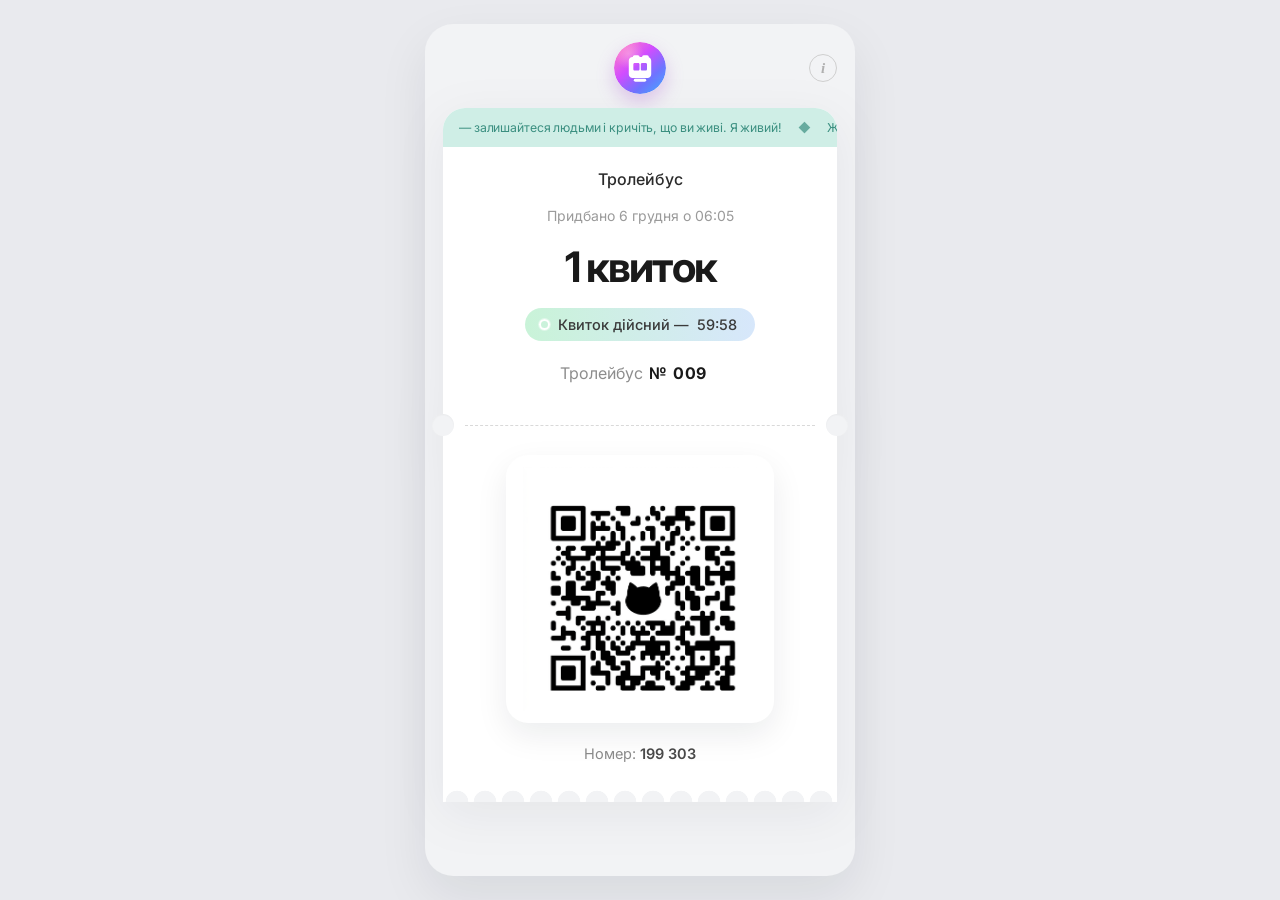
==== commit a498bf35: "Replace ticket QR with the exact rounded monobank-style asset. Co-authored-by: Cursor <cursoragent@c" ====
--- a/index.html
+++ b/index.html
@@ -8,7 +8,7 @@
   <link rel="preconnect" href="https://fonts.googleapis.com">
   <link rel="preconnect" href="https://fonts.gstatic.com" crossorigin>
   <link href="https://fonts.googleapis.com/css2?family=Inter:wght@400;500;600;700&display=swap" rel="stylesheet">
-  <link rel="stylesheet" href="css/style.css?v=6">
+  <link rel="stylesheet" href="css/style.css?v=7">
 </head>
 <body data-kind="trolleybus">
   <main class="app">
@@ -48,7 +48,7 @@
 
         <div class="ticket-bottom">
           <button type="button" class="qr-wrap" id="qr-open" aria-label="Показати QR-код">
-            <img class="qr" src="assets/qr.png?v=6" alt="QR-код квитка" draggable="false">
+            <img class="qr" src="assets/qr.png?v=7" alt="QR-код квитка" draggable="false">
           </button>
           <p class="number" id="number">Номер: <strong>244 197</strong></p>
         </div>
@@ -65,7 +65,7 @@
       <p class="scan-title" id="scan-title">Тролейбус № 009</p>
       <hr class="scan-rule" aria-hidden="true">
       <div class="scan-frame">
-        <img id="scan-qr" class="scan-qr" src="assets/qr.png?v=6" alt="QR-код квитка" draggable="false">
+        <img id="scan-qr" class="scan-qr" src="assets/qr.png?v=7" alt="QR-код квитка" draggable="false">
       </div>
       <p class="scan-number" id="scan-number">Номер: <strong>244 197</strong></p>
     </section>
@@ -87,7 +87,7 @@
             <p class="details-value">КП «ВІННИЦЬКА ТРАНСПОРТНА КОМПАНІЯ»</p>
           </div>
           <div class="details-qr-badge" aria-hidden="true">
-            <img id="details-qr" src="assets/qr.png?v=6" alt="">
+            <img id="details-qr" src="assets/qr.png?v=7" alt="">
           </div>
         </div>
 
@@ -163,6 +163,6 @@
     </div>
   </div>
 
-  <script src="js/app.js?v=6"></script>
+  <script src="js/app.js?v=7"></script>
 </body>
 </html>
--- a/css/style.css
+++ b/css/style.css
@@ -286,9 +286,8 @@
   background: #fff;
   border-radius: 0;
   object-fit: contain;
-  image-rendering: pixelated;
-  image-rendering: crisp-edges;
-  -ms-interpolation-mode: nearest-neighbor;
+  image-rendering: auto;
+  -webkit-optimize-contrast: auto;
 }
 
 .number {
@@ -458,9 +457,7 @@
   background: #fff;
   border-radius: 0;
   object-fit: contain;
-  image-rendering: pixelated;
-  image-rendering: crisp-edges;
-  -ms-interpolation-mode: nearest-neighbor;
+  image-rendering: auto;
 }
 
 .scan-number {
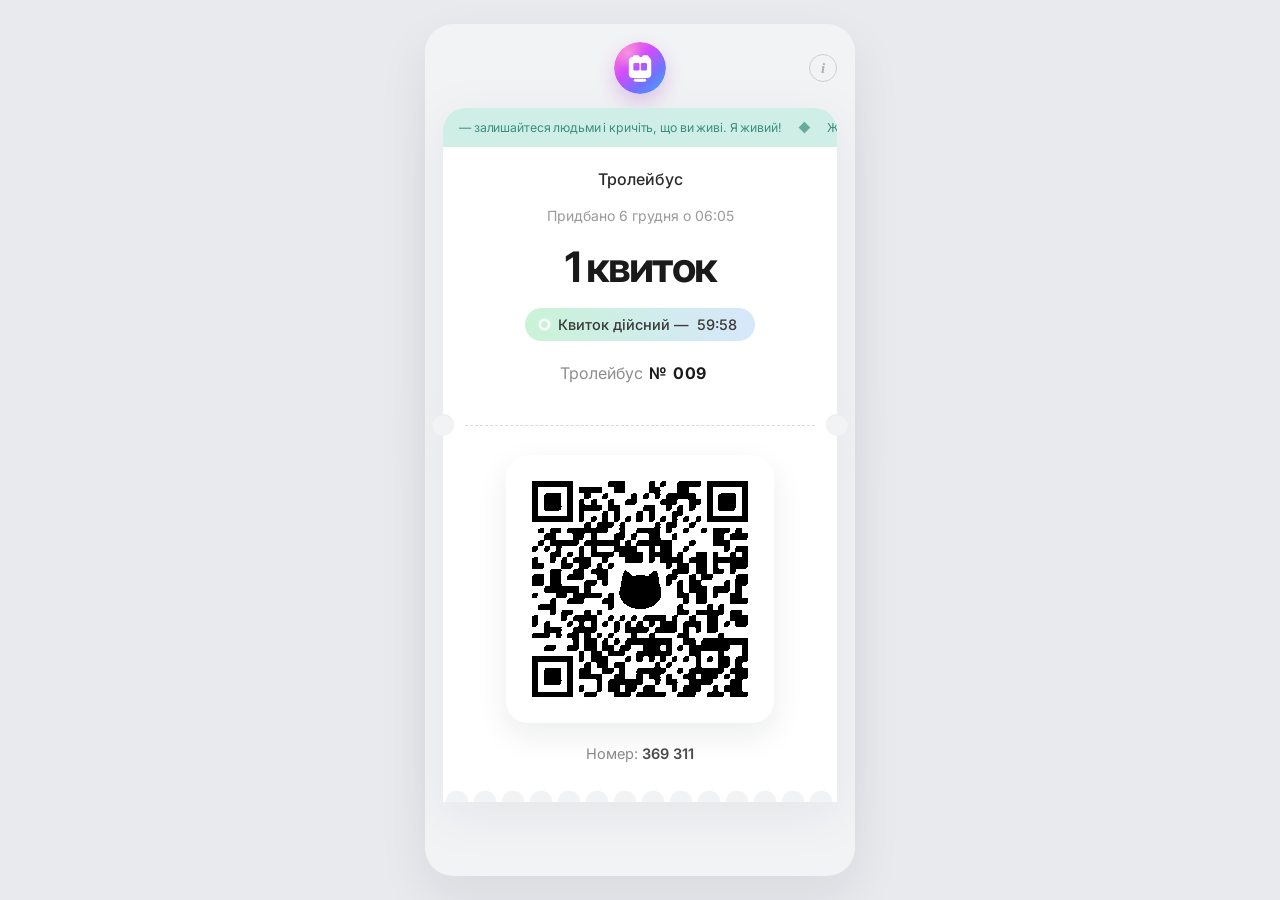
==== commit b3a8bf90: "Revert all changes from 2026-09-30. Co-authored-by: Cursor <cursoragent@cursor.com>" ====
--- a/index.html
+++ b/index.html
@@ -8,133 +8,51 @@
   <link rel="preconnect" href="https://fonts.googleapis.com">
   <link rel="preconnect" href="https://fonts.gstatic.com" crossorigin>
   <link href="https://fonts.googleapis.com/css2?family=Inter:wght@400;500;600;700&display=swap" rel="stylesheet">
-  <link rel="stylesheet" href="css/style.css?v=7">
+  <link rel="stylesheet" href="css/style.css">
 </head>
 <body data-kind="trolleybus">
   <main class="app">
-    <div id="ticket-view">
-      <header class="topbar">
-        <div class="logo" aria-hidden="true">
-          <img src="assets/logo.svg" alt="">
+    <header class="topbar">
+      <div class="logo" aria-hidden="true">
+        <img src="assets/logo.svg" alt="">
+      </div>
+      <button class="info-btn" id="info-btn" aria-label="Інформація">i</button>
+    </header>
+
+    <article class="ticket">
+      <div class="ticket-top">
+        <div class="quote">
+          <p class="quote-track" id="quote"></p>
         </div>
-        <button class="info-btn" id="info-btn" aria-label="Інформація">i</button>
-      </header>
-
-      <article class="ticket">
-        <div class="ticket-top">
-          <div class="quote">
-            <p class="quote-track" id="quote"></p>
+        <div class="ticket-body">
+          <p class="transport" id="transport">Тролейбус</p>
+          <p class="purchased" id="purchased"></p>
+          <h1 class="amount" id="amount">1 квиток</h1>
+          <div class="status" id="status">
+            <span class="status-dot"></span>
+            <span id="status-text">Квиток дійсний — </span>
+            <span id="timer">60:00</span>
           </div>
-          <div class="ticket-body">
-            <p class="transport" id="transport">Тролейбус</p>
-            <p class="purchased" id="purchased"></p>
-            <h1 class="amount" id="amount">1 квиток</h1>
-            <div class="status" id="status">
-              <span class="status-dot"></span>
-              <span id="status-text">Квиток дійсний — </span>
-              <span id="timer">60:00</span>
-            </div>
-            <p class="vehicle">
-              <span id="transport-label">Тролейбус</span>
-              <strong>№</strong>
-              <input class="vehicle-input" id="vehicle-input" inputmode="numeric" maxlength="4" aria-label="Номер тролейбуса" value="009">
-            </p>
-          </div>
-        </div>
-
-        <div class="perforation" aria-hidden="true">
-          <span class="dash"></span>
-        </div>
-
-        <div class="ticket-bottom">
-          <button type="button" class="qr-wrap" id="qr-open" aria-label="Показати QR-код">
-            <img class="qr" src="assets/qr.png?v=7" alt="QR-код квитка" draggable="false">
-          </button>
-          <p class="number" id="number">Номер: <strong>244 197</strong></p>
-        </div>
-        <div class="scallop" aria-hidden="true"></div>
-      </article>
-    </div>
-
-    <section class="scan" id="scan" hidden>
-      <button type="button" class="scan-close" id="scan-back" aria-label="Назад">
-        <svg viewBox="0 0 24 24" fill="none" aria-hidden="true">
-          <path d="M15 5.5 8.5 12 15 18.5" stroke="currentColor" stroke-width="2.2" stroke-linecap="round" stroke-linejoin="round"/>
-        </svg>
-      </button>
-      <p class="scan-title" id="scan-title">Тролейбус № 009</p>
-      <hr class="scan-rule" aria-hidden="true">
-      <div class="scan-frame">
-        <img id="scan-qr" class="scan-qr" src="assets/qr.png?v=7" alt="QR-код квитка" draggable="false">
-      </div>
-      <p class="scan-number" id="scan-number">Номер: <strong>244 197</strong></p>
-    </section>
-
-    <section class="details" id="details" hidden>
-      <div class="details-top">
-        <button type="button" class="details-back" id="details-back" aria-label="Назад">
-          <svg viewBox="0 0 24 24" fill="none" aria-hidden="true">
-            <path d="M15 5.5 8.5 12 15 18.5" stroke="currentColor" stroke-width="2.2" stroke-linecap="round" stroke-linejoin="round"/>
-          </svg>
-        </button>
-        <h1 class="details-title">Деталі квитка</h1>
-      </div>
-
-      <div class="details-card">
-        <div class="details-carrier">
-          <div>
-            <p class="details-label">Ваш перевізник</p>
-            <p class="details-value">КП «ВІННИЦЬКА ТРАНСПОРТНА КОМПАНІЯ»</p>
-          </div>
-          <div class="details-qr-badge" aria-hidden="true">
-            <img id="details-qr" src="assets/qr.png?v=7" alt="">
-          </div>
-        </div>
-
-        <div class="details-row">
-          <div class="details-field">
-            <p class="details-label">Квиток</p>
-            <p class="details-value">Повний</p>
-          </div>
-          <div class="details-field is-end">
-            <p class="details-label">Вартість</p>
-            <p class="details-value">25 грн</p>
-          </div>
-        </div>
-
-        <div class="details-row is-stack">
-          <div class="details-field">
-            <p class="details-label">Код ЄДРПОУ</p>
-            <p class="details-value">03327925</p>
-          </div>
-          <div class="details-field">
-            <p class="details-label">Основний контакт</p>
-            <p class="details-value">+380674350525</p>
-          </div>
-          <div class="details-field">
-            <p class="details-label">Адреса</p>
-            <p class="details-value is-muted">&nbsp;</p>
-          </div>
-        </div>
-
-        <div class="details-block">
-          <div class="details-field">
-            <p class="details-label">Страховик</p>
-            <p class="details-value">ПАТ «УСК «Княжа Вієнна Іншуранс Груп», вул. Глибочицька 44, м. Київ, 04050, Україна (головний офіс) 0800 50 14 86</p>
-          </div>
-          <div class="details-field">
-            <p class="details-label">Номер договору</p>
-            <p class="details-value">Договір страхування від 12.05.2025 #1749-23/61. Розмір страхової суми 500 000,00.</p>
-          </div>
+          <p class="vehicle">
+            <span id="transport-label">Тролейбус</span>
+            <strong>№</strong>
+            <input class="vehicle-input" id="vehicle-input" inputmode="numeric" maxlength="4" aria-label="Номер тролейбуса" value="009">
+          </p>
         </div>
       </div>
 
-      <footer class="details-footer">
-        <p class="details-brand">monobank <span>| Universal Bank</span></p>
-        <span class="details-sep" aria-hidden="true"></span>
-        <p class="details-legal">АТ «УНІВЕРСАЛ БАНК» Ліцензія НБУ №92 від 20.01.1994, у держреєстрі банків №226</p>
-      </footer>
-    </section>
+      <div class="perforation" aria-hidden="true">
+        <span class="dash"></span>
+      </div>
+
+      <div class="ticket-bottom">
+        <div class="qr-wrap">
+          <img class="qr" src="assets/qr.png" alt="QR-код квитка" draggable="false">
+        </div>
+        <p class="number" id="number">Номер: <strong>244 197</strong></p>
+      </div>
+      <div class="scallop" aria-hidden="true"></div>
+    </article>
   </main>
 
   <div class="overlay" id="overlay">
@@ -157,12 +75,11 @@
       </div>
       <div class="sheet-actions">
         <div class="sheet-links" id="other-tickets"></div>
-        <button type="button" class="sheet-link" id="open-details">Деталі квитка</button>
         <button id="close-info" type="button">Зберегти</button>
       </div>
     </div>
   </div>
 
-  <script src="js/app.js?v=7"></script>
+  <script src="js/app.js"></script>
 </body>
 </html>
--- a/css/style.css
+++ b/css/style.css
@@ -164,18 +164,9 @@
   display: none;
 }
 
-body.is-expired .qr-wrap {
+body.is-expired .qr {
   opacity: 0.32;
   filter: grayscale(1);
-}
-
-body.is-details {
-  background: #000;
-}
-
-body.is-details .app {
-  background: #000;
-  padding-bottom: 24px;
 }
 
 .status-dot {
@@ -263,31 +254,18 @@
   position: relative;
   width: min(268px, 72vw);
   margin: 8px auto 0;
-  padding: 12px;
-  border: 0;
+  padding: 8px;
   border-radius: 22px;
   background: #fff;
   box-shadow: 0 12px 32px rgba(17, 24, 39, 0.08);
-  cursor: pointer;
-  appearance: none;
-  -webkit-tap-highlight-color: transparent;
-  overflow: hidden;
-}
-
-.qr-wrap:focus-visible {
-  outline: 2px solid #c44dff;
-  outline-offset: 3px;
 }
 
 .qr {
   width: 100%;
   aspect-ratio: 1;
+  object-fit: contain;
   display: block;
-  background: #fff;
-  border-radius: 0;
-  object-fit: contain;
-  image-rendering: auto;
-  -webkit-optimize-contrast: auto;
+  image-rendering: pixelated;
 }
 
 .number {
@@ -405,282 +383,9 @@
   color: #222;
 }
 
-.scan {
-  color: #cfcfcf;
-  min-height: calc(100svh - 36px);
-  display: flex;
-  flex-direction: column;
-  align-items: center;
-  justify-content: center;
-  gap: 22px;
-  text-align: center;
-  padding: 12px 8px 24px;
-}
-
-.scan[hidden] {
-  display: none !important;
-}
-
-.scan-title {
-  font-size: 18px;
-  font-weight: 500;
-  letter-spacing: -0.01em;
-  color: #c8c8c8;
-}
-
-.scan-rule {
-  width: min(320px, 86vw);
-  border: 0;
-  border-top: 1.5px dotted rgba(255, 255, 255, 0.28);
-  margin: -8px 0 0;
-}
-
-.scan-frame {
-  position: relative;
-  width: min(300px, 82vw);
-  aspect-ratio: 1;
-  border: 0;
-  border-radius: 22px;
-  background: #fff;
-  overflow: hidden;
-  display: grid;
-  place-items: center;
-  padding: 14px;
-  box-shadow: 0 12px 32px rgba(17, 24, 39, 0.18);
-}
-
-.scan-qr {
-  width: 100%;
-  height: auto;
-  aspect-ratio: 1;
-  display: block;
-  background: #fff;
-  border-radius: 0;
-  object-fit: contain;
-  image-rendering: auto;
-}
-
-.scan-number {
-  font-size: 16px;
-  font-weight: 500;
-  color: #bdbdbd;
-  letter-spacing: -0.01em;
-}
-
-.scan-number strong {
-  font-weight: 600;
-  color: #d8d8d8;
-}
-
-.scan-close {
-  position: absolute;
-  top: 10px;
-  left: 10px;
-  width: 36px;
-  height: 36px;
-  border: 0;
-  border-radius: 50%;
-  background: transparent;
-  color: #cfcfcf;
-  cursor: pointer;
-  display: grid;
-  place-items: center;
-  appearance: none;
-}
-
-.scan-close svg {
-  width: 22px;
-  height: 22px;
-  display: block;
-}
-
-body.is-scan {
-  background: #121212;
-}
-
-body.is-scan .app {
-  position: relative;
-  background: #121212;
-  padding-top: 8px;
-}
-
-.details {
-  color: #fff;
-  min-height: calc(100svh - 54px);
-  display: flex;
-  flex-direction: column;
-  gap: 18px;
-  padding-top: 4px;
-}
-
-.details[hidden] {
-  display: none !important;
-}
-
-.details-top {
-  display: flex;
-  align-items: center;
-  gap: 8px;
-  min-height: 44px;
-}
-
-.details-back {
-  width: 36px;
-  height: 36px;
-  margin-left: -8px;
-  border: 0;
-  border-radius: 50%;
-  background: transparent;
-  color: #fff;
-  cursor: pointer;
-  display: grid;
-  place-items: center;
-  appearance: none;
-}
-
-.details-back svg {
-  width: 22px;
-  height: 22px;
-  display: block;
-}
-
-.details-title {
-  font-size: 28px;
-  font-weight: 700;
-  letter-spacing: -0.03em;
-  line-height: 1.15;
-}
-
-.details-card {
-  background: #1c1c1e;
-  border-radius: 18px;
-  padding: 18px 16px 16px;
-}
-
-.details-carrier {
-  display: grid;
-  grid-template-columns: 1fr auto;
-  gap: 14px;
-  align-items: start;
-  padding-bottom: 16px;
-  border-bottom: 1px solid rgba(255, 255, 255, 0.08);
-}
-
-.details-label {
-  color: #8e8e93;
-  font-size: 13px;
-  line-height: 1.3;
-  margin-bottom: 6px;
-}
-
-.details-value {
-  color: #fff;
-  font-size: 16px;
-  font-weight: 600;
-  line-height: 1.35;
-  letter-spacing: -0.01em;
-}
-
-.details-value.is-muted {
-  color: #8e8e93;
-  font-weight: 500;
-  min-height: 1.2em;
-}
-
-.details-qr-badge {
-  width: 54px;
-  height: 54px;
-  border-radius: 50%;
-  padding: 7px;
-  background: linear-gradient(160deg, #b24bff 0%, #ff4fa3 55%, #ff6b7a 100%);
-  box-shadow: 0 8px 18px rgba(178, 75, 255, 0.28);
-  flex-shrink: 0;
-  overflow: hidden;
-}
-
-.details-qr-badge img {
-  width: 100%;
-  height: 100%;
-  display: block;
-  border-radius: 10px;
-  background: #fff;
-  object-fit: cover;
-}
-
-.details-row {
-  display: grid;
-  grid-template-columns: 1fr 1fr;
-  gap: 16px;
-  padding: 16px 0;
-  border-bottom: 1px solid rgba(255, 255, 255, 0.08);
-}
-
-.details-row.is-stack {
-  grid-template-columns: 1fr;
-  gap: 14px;
-}
-
-.details-field.is-end {
-  text-align: right;
-}
-
-.details-block {
-  padding-top: 16px;
-  display: grid;
-  gap: 14px;
-}
-
-.details-block .details-value {
-  font-size: 14.5px;
-  font-weight: 500;
-  color: #f2f2f7;
-}
-
-.details-footer {
-  margin-top: auto;
-  padding-top: 8px;
-  display: grid;
-  grid-template-columns: auto 1px 1fr;
-  gap: 12px;
-  align-items: center;
-}
-
-.details-brand {
-  color: #8e8e93;
-  font-size: 15px;
-  font-weight: 600;
-  letter-spacing: -0.02em;
-  white-space: nowrap;
-}
-
-.details-brand span {
-  font-weight: 500;
-  opacity: 0.85;
-}
-
-.details-sep {
-  width: 1px;
-  height: 28px;
-  background: rgba(255, 255, 255, 0.18);
-}
-
-.details-legal {
-  color: #8e8e93;
-  font-size: 10px;
-  line-height: 1.35;
-}
-
 @media (min-width: 760px) {
   body {
     background: #e9eaee;
-  }
-
-  body.is-details {
-    background: #0a0a0a;
-  }
-
-  body.is-scan {
-    background: #0a0a0a;
   }
 
   .app {
@@ -690,14 +395,4 @@
     border-radius: 28px;
     box-shadow: 0 20px 50px rgba(15, 23, 42, 0.08);
   }
-
-  body.is-details .app {
-    background: #000;
-    box-shadow: 0 20px 50px rgba(0, 0, 0, 0.45);
-  }
-
-  body.is-scan .app {
-    background: #121212;
-    box-shadow: 0 20px 50px rgba(0, 0, 0, 0.45);
-  }
-}
+}
